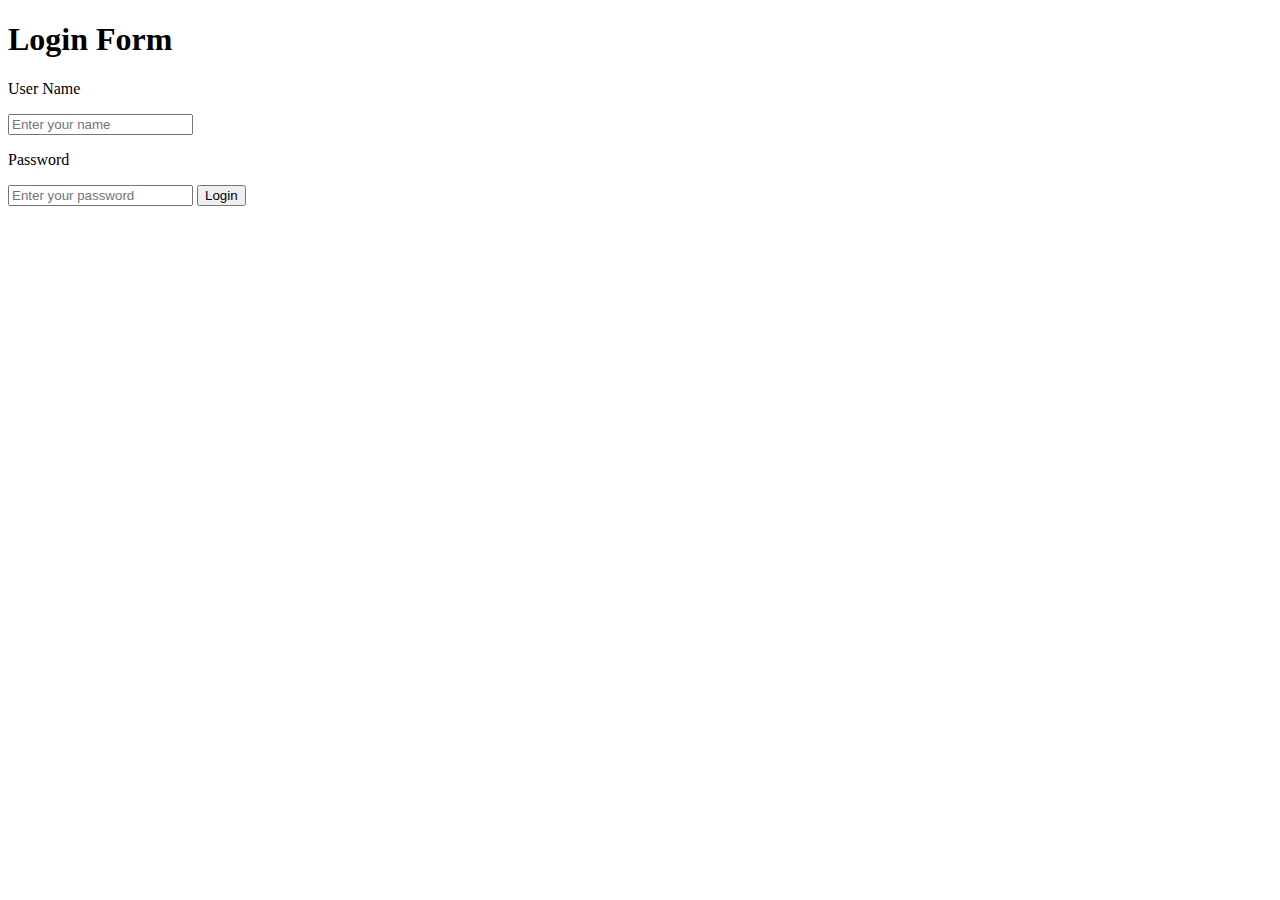
==== SignIn.html @ 5de95cd2 "commit" ====
<!DOCTYPE html>
<html lang="en">
<head>
    <meta charset="UTF-8">
    <meta http-equiv="X-UA-Compatible" content="IE=edge">
    <meta name="viewport" content="width=device-width, initial-scale=1.0">
    <title>Sign In</title>
    <link rel="stylesheet" type="text/css" href="SignIn.css">
</head>
<body>
    <div class="login-form">
        <h1>Login Form</h1>
        <form action="#" method="POST">
            <p>User Name</p>
            <input type="text" placeholder="Enter your name" name="uname" required>

            <p>Password</p>
            <input type="password" placeholder="Enter your password" name="password" required>

            <button type="submit">Login</button>
            
        </form>
    </div> 

</body>
</html>
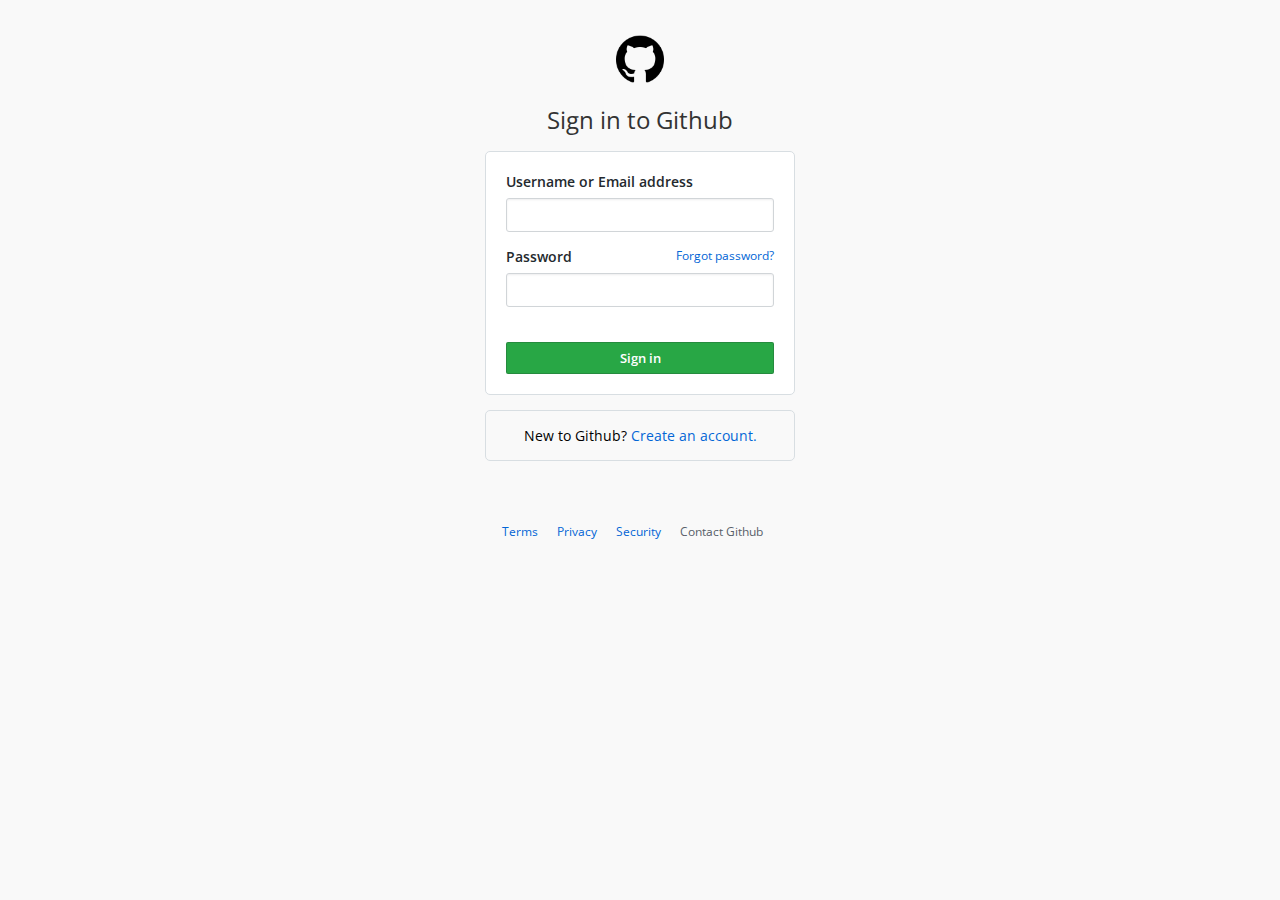
==== commit 521faa83: "commit" ====
--- a/SignIn.html
+++ b/SignIn.html
@@ -5,22 +5,42 @@
     <meta http-equiv="X-UA-Compatible" content="IE=edge">
     <meta name="viewport" content="width=device-width, initial-scale=1.0">
     <title>Sign In</title>
-    <link rel="stylesheet" type="text/css" href="SignIn.css">
+    <link rel="stylesheet" href="SignIn.css">
 </head>
 <body>
-    <div class="login-form">
-        <h1>Login Form</h1>
-        <form action="#" method="POST">
-            <p>User Name</p>
-            <input type="text" placeholder="Enter your name" name="uname" required>
-
-            <p>Password</p>
-            <input type="password" placeholder="Enter your password" name="password" required>
-
-            <button type="submit">Login</button>
-            
-        </form>
-    </div> 
-
+    <div class="wrapper">
+        <div class="logo">
+            <img src="./logo.png" alt="logo" height="80px" width="90px">
+        </div>
+        <div class="title">
+            <p>Sign in to Github</p>
+        </div>
+        <div class="form">
+            <div class="input_field">
+                <label>Username or Email address</label>
+                <input type="text" class="input">
+            </div>
+            <div class="input_field">
+                <label>Password</label>
+                <input type="password" class="input">
+                <a href="#" class="forgot">Forgot password?</a>
+            </div>
+            <div class="btn2">
+                <input type="submit" value="Sign in" class="signin_btn">
+            </div>
+        </div>
+        <div class="create_act">
+            <p>New to Github? <a href="#">Create an account.</a></p>
+        </div>
+        <div class="footer">
+            <ul>
+                <li><a href="#">Terms</a></li>
+                <li><a href="#">Privacy</a></li>
+                <li><a href="#">Security</a></li>
+                <li><a href="#">Contact Github</a></li>
+                
+            </ul>
+        </div>
+    </div>
 </body>
 </html>--- a/SignIn.css
+++ b/SignIn.css
@@ -0,0 +1,118 @@
+@import url('https://fonts.googleapis.com/css2?family=Open+Sans:wght@300&display=swap');
+
+*{
+    margin: 0;
+    padding: 0;
+    box-sizing: border-box;
+    list-style: none;
+    text-decoration: none;
+    outline: none;
+    font-family: 'Open Sans', sans-serif;
+}
+body{
+    font-size: 14px;
+    background: #f9f9f9;
+}
+a{
+    color: #0366d6;
+}
+.wrapper{
+    max-width: 310px;
+    width: 100%;
+    height: auto;
+    margin: 35px auto;
+}
+.wrapper .logo img{
+    display: block;
+    width: 48px;
+    height: 48px;
+    margin: 0 auto 20px;
+}
+.wrapper .title p{
+    margin-bottom: 15px;
+    font-size: 24px;
+    text-align: center;
+    color: #333;
+}
+.wrapper .form{
+    margin-bottom: 15px;
+    background: #fff;
+    border: 1px solid #d8dee2;
+    padding: 20px;
+    border-radius: 5px;
+}
+.wrapper .form .input_field{
+    margin-bottom: 15px;
+    position: relative;
+}
+.wrapper .form .input_field label{
+    display: block;
+    font-weight: 600;
+    margin-bottom: 7px;
+    color: #24292e;
+}
+.wrapper .form .input_field .input{
+    width: 100%;
+    background: #fff;
+    border: 1px solid #d1d5d8;
+    box-shadow: inset 0 1px 2px rgba(27, 31, 35, 0.074);
+    border-radius: 3px;
+    color: #24292e;
+    font-size: 16px;
+    padding: 6px 8px;
+    line-height: 20px;
+    min-height: 34px;
+}
+.wrapper .form .input_field a.forgot{
+    position: absolute;
+    top: 0;
+    right: 0;
+    font-size: 12px;
+    color: #0366d6;
+}
+.wrapper .form .input_field .input:focus{
+    border-color: #2188ff;
+    box-shadow: inset 0 1px 2px rgb(27, 31, 35, 0.075), 0 0 0 2.5px rgb(3, 102, 214, 0.3);
+}
+.wrapper .form .signin_btn{
+    margin-top: 20px;
+    background: #28a745;
+    border: 1px solid rgba(27, 31, 35, .2);
+    width: 100%;
+    color: #fff;
+    font-weight: 600;
+    cursor: pointer;
+    padding: 6px 12px;
+    border-radius: 2px;
+}
+.wrapper .form .signin_btn:hover{
+    background: #279f43;
+}
+.wrapper .create_act{
+    border: 1px solid #d8dee2;
+    border-radius: 5px;
+    padding: 15px 20px;
+    text-align: center;
+    margin-bottom: 40px;
+}
+.wrapper .create_act a:hover{
+    text-decoration: underline;
+}
+.wrapper .footer{
+    padding: 20px 0;
+    text-align: center;
+}
+.wrapper .footer ul li{
+    display: inline-block;
+}
+.wrapper .footer ul li a{
+    font-size: 12px;
+    margin-right: 15px;
+}
+.wrapper .footer ul li:last-child a{
+    color: #586069;
+}
+.wrapper .footer ul li a:hover{
+    color: #0366d6;
+    text-decoration: underline;
+}
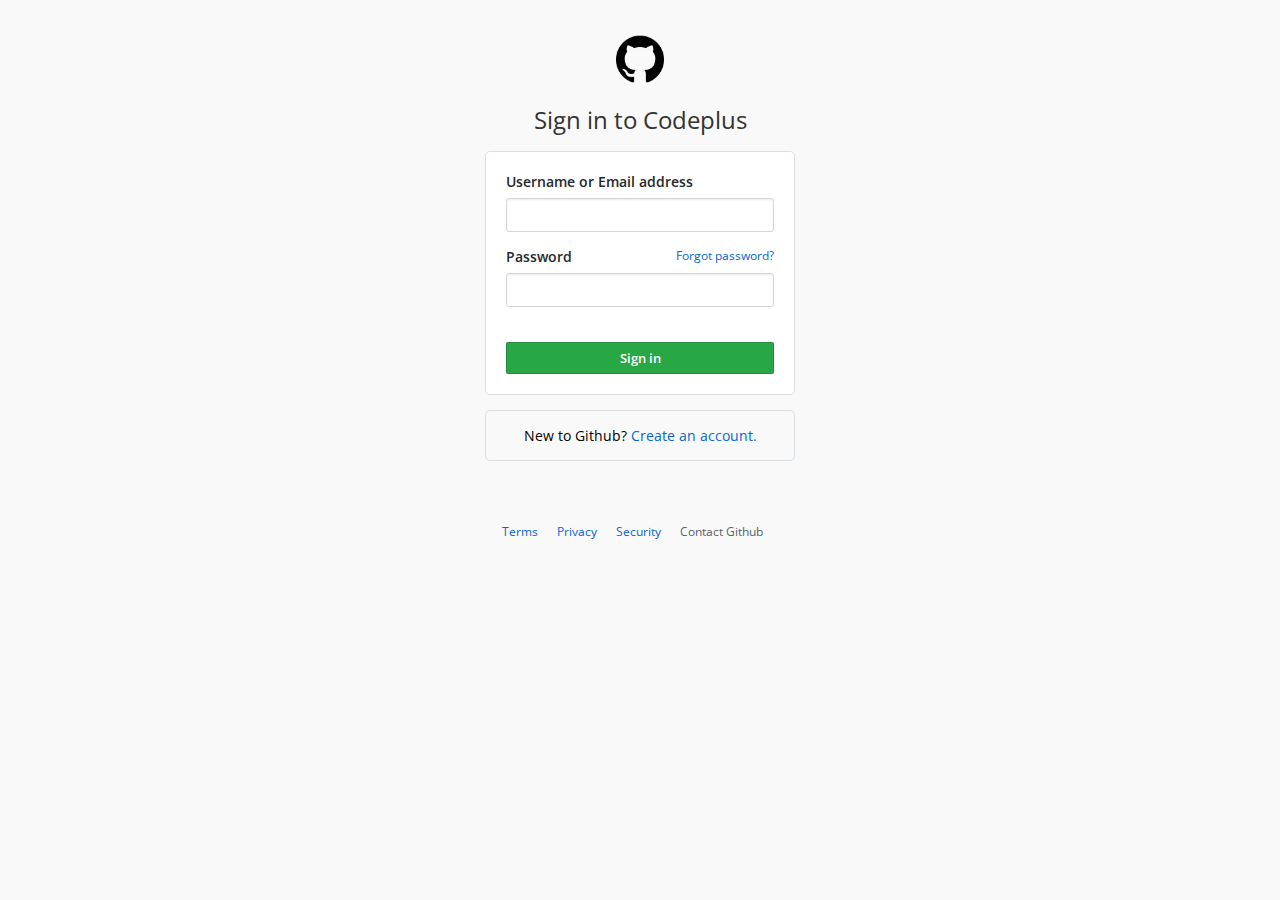
==== commit 31ac850e: "commit" ====
--- a/SignIn.html
+++ b/SignIn.html
@@ -13,7 +13,7 @@
             <img src="./logo.png" alt="logo" height="80px" width="90px">
         </div>
         <div class="title">
-            <p>Sign in to Github</p>
+            <p>Sign in to Codeplus</p>
         </div>
         <div class="form">
             <div class="input_field">
@@ -23,14 +23,14 @@
             <div class="input_field">
                 <label>Password</label>
                 <input type="password" class="input">
-                <a href="#" class="forgot">Forgot password?</a>
+                <a href="forgotpassword.html" class="forgot">Forgot password?</a>
             </div>
             <div class="btn2">
                 <input type="submit" value="Sign in" class="signin_btn">
             </div>
         </div>
         <div class="create_act">
-            <p>New to Github? <a href="#">Create an account.</a></p>
+            <p>New to Github? <a href="SignUp.html">Create an account.</a></p>
         </div>
         <div class="footer">
             <ul>
--- a/SignIn.css
+++ b/SignIn.css
@@ -116,3 +116,44 @@
     color: #0366d6;
     text-decoration: underline;
 }
+.form-container{
+    display: flex;
+    height: 98vh;
+    width: 100%;
+    justify-content: center;
+    align-items: center;
+}
+.form-container .form-wrap{
+    background: #fff;
+    width: 40%;
+    padding: 15px 20px;
+}
+.form-container .form-wrap h2{
+    text-align: center;
+    margin: 0px 0px 20px;
+    font-size: 19px;
+}
+.form-container .form-wrap .form-box{
+    margin: 0px 0px 15px;
+}
+
+.form-container .form-wrap .form-box input[type="text"]{
+    padding: 5px 8px;
+    border-radius: 3px;
+    border: 1px solid #353535;
+    width: 100%;
+}
+.form-container .form-wrap .form-submit{
+    display: flex;
+    justify-content: center;
+}
+.form-container .form-wrap .form-submit input[type="submit"]{
+    padding: 4px 10px;
+    border: none;
+    border-radius: 2px;
+    background: #353535;
+    color: #fff;
+    font-weight: 800;
+    cursor: pointer;
+    font-size: 16px;
+}